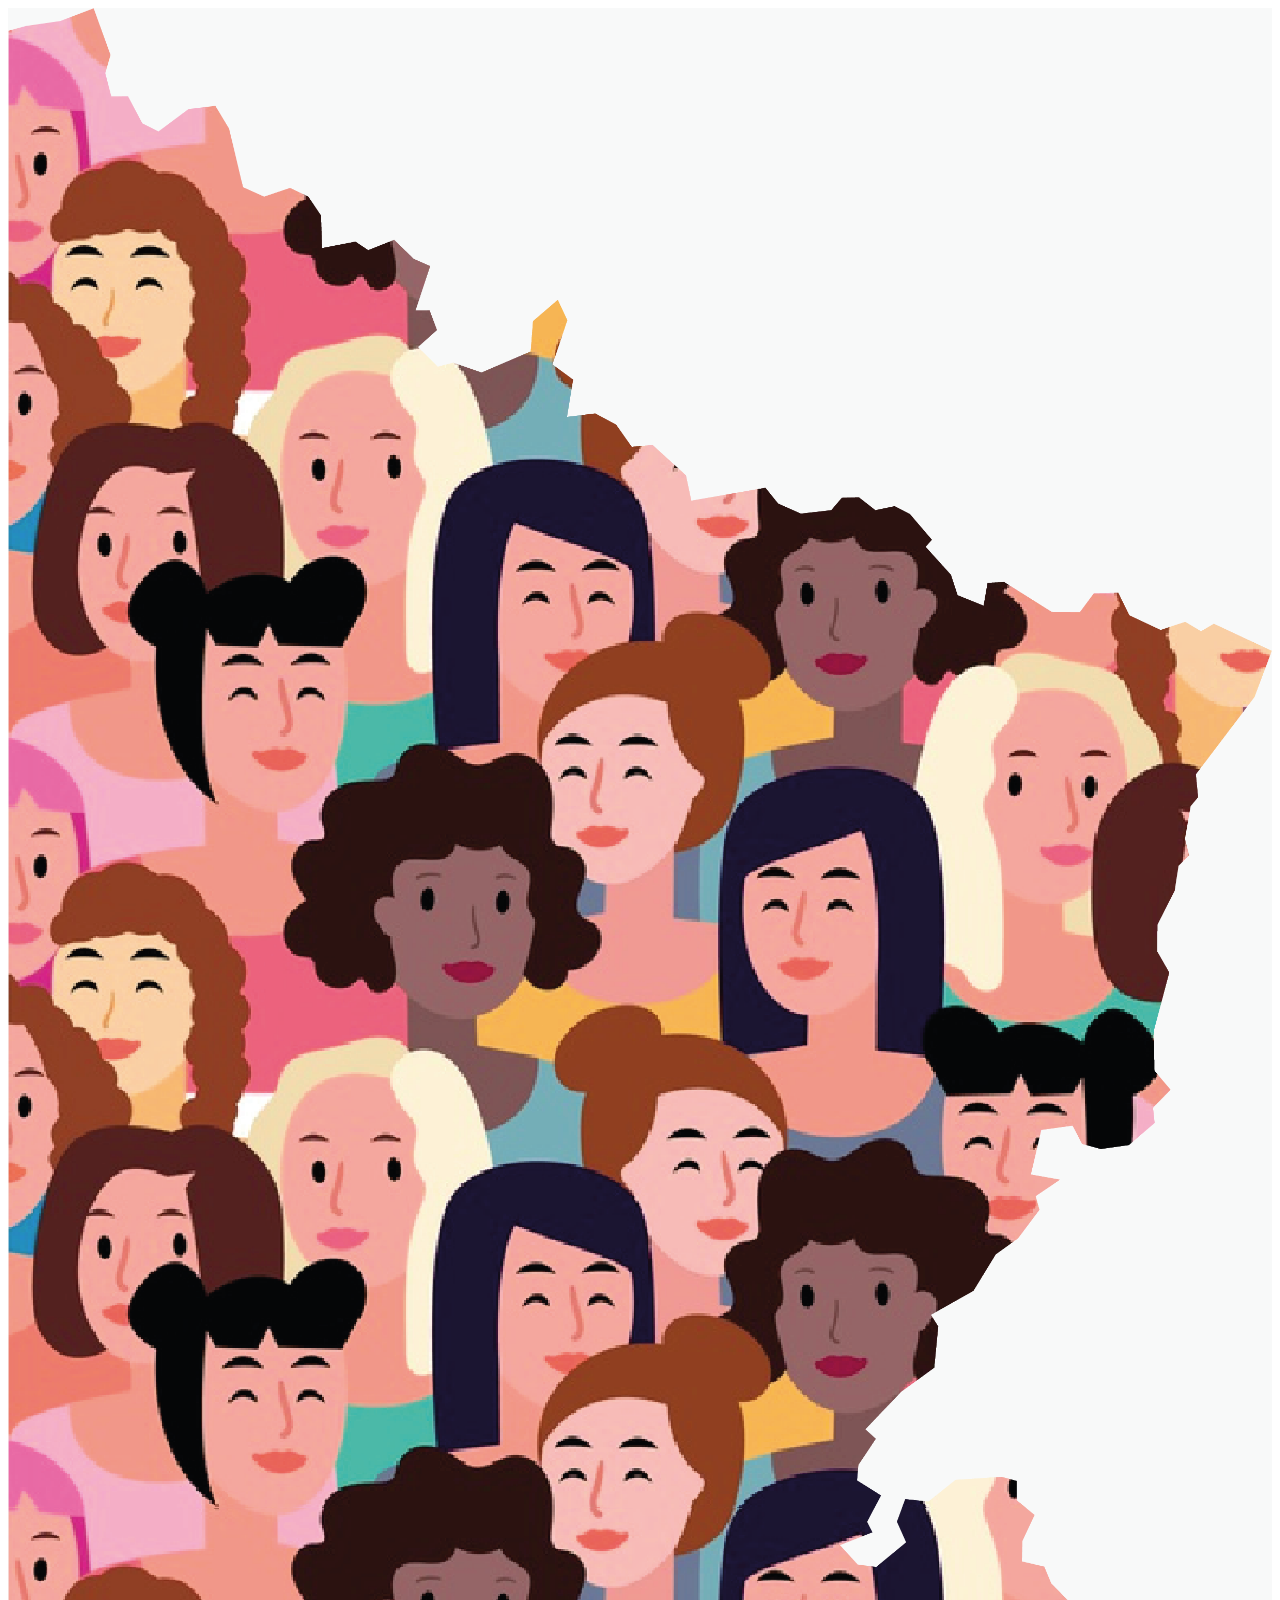
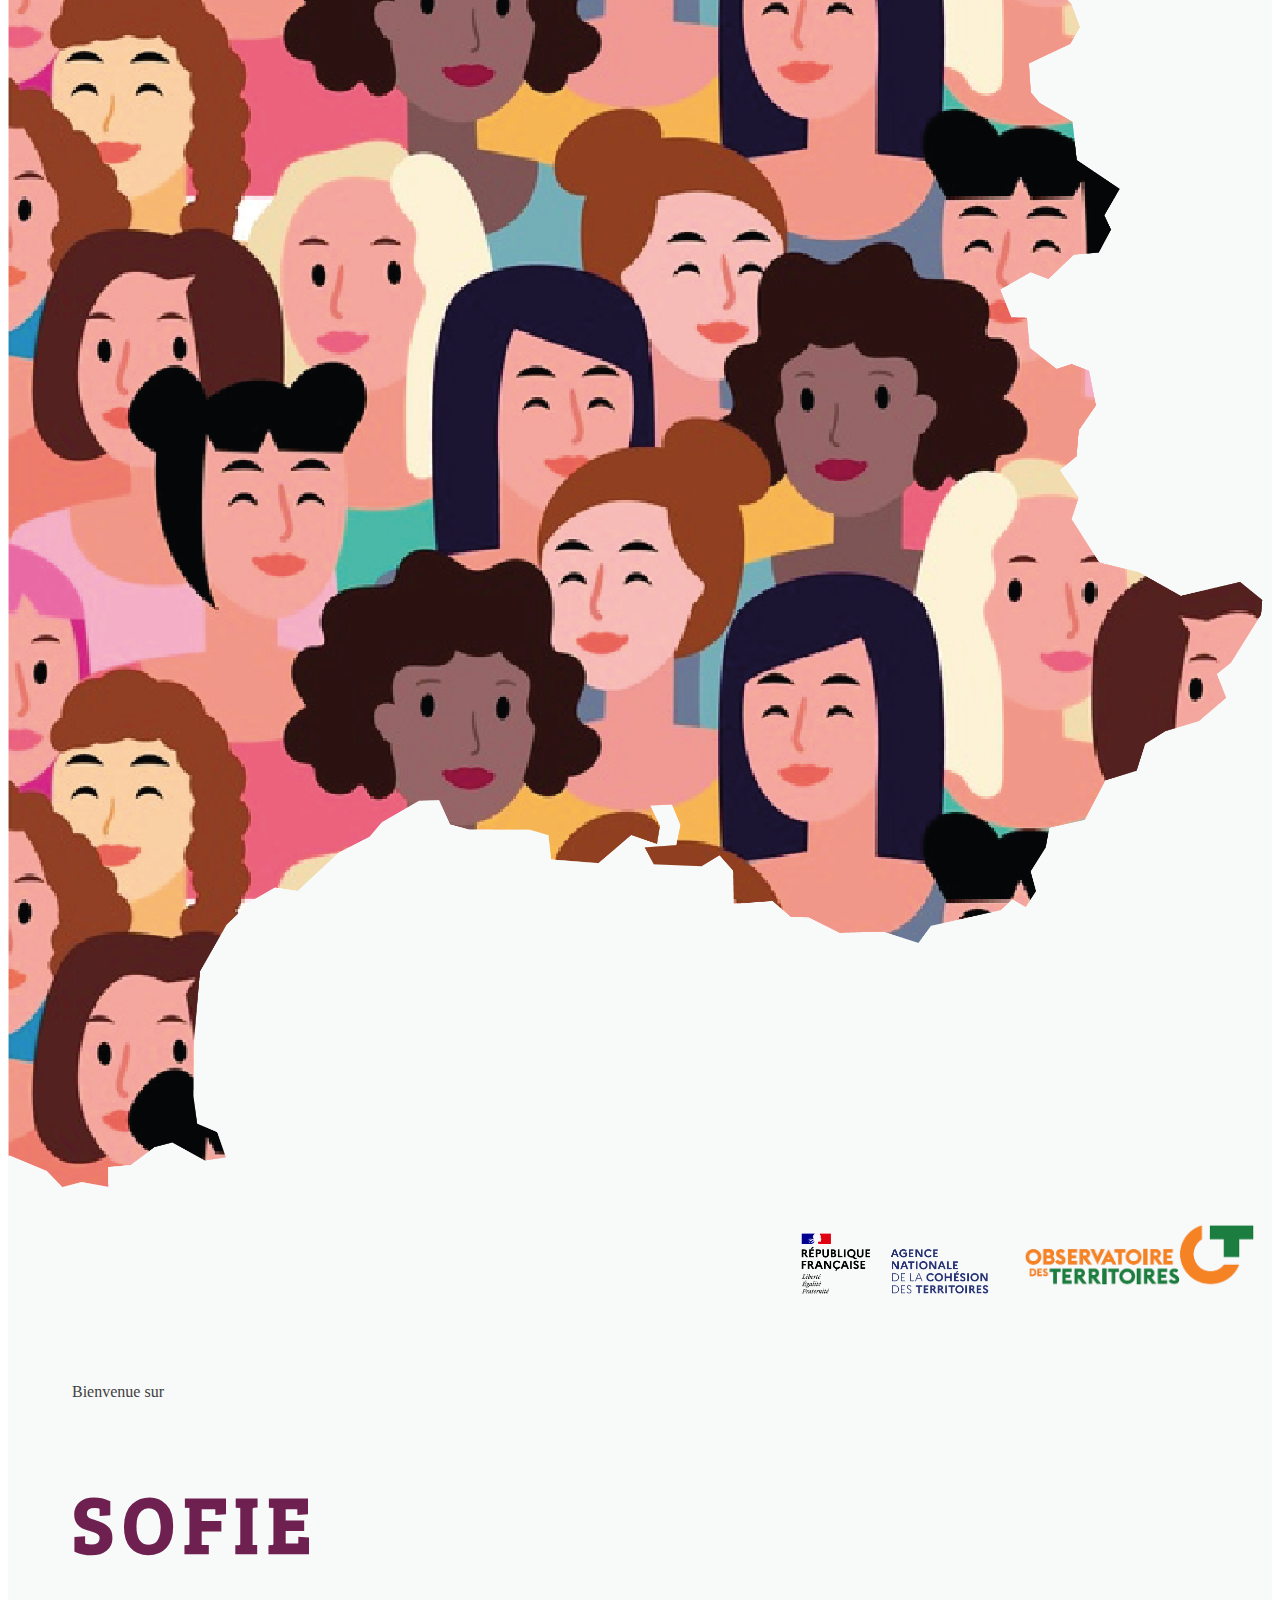
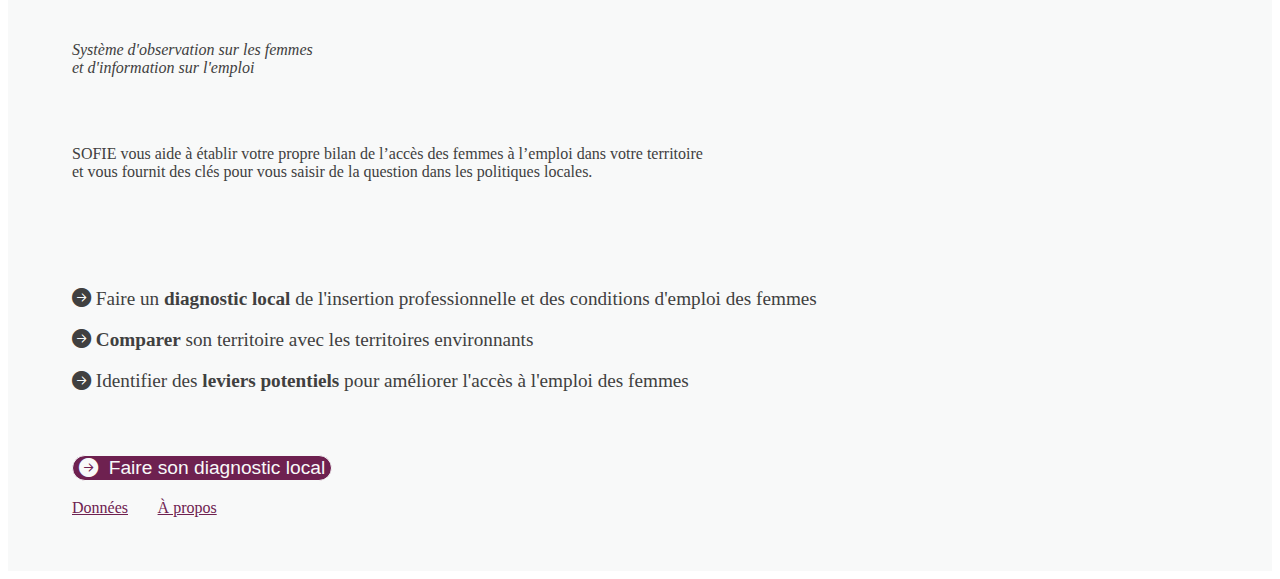
==== index.html @ e08cdfea "SOFIE 2.0" ====
<!DOCTYPE html>
<meta charset="utf-8">

<html>
<head>
	<title>SOFIE 2.0</title>
	<link rel="stylesheet" href="app.css">
	<link href='https://fonts.googleapis.com/css?family=Bree Serif' rel='stylesheet'>
	<link rel="icon" href="img/favicon.ico" />
	
	<link href="https://cdn.jsdelivr.net/npm/bootstrap@5.0.0-beta2/dist/css/bootstrap.min.css" rel="stylesheet" integrity="sha384-BmbxuPwQa2lc/FVzBcNJ7UAyJxM6wuqIj61tLrc4wSX0szH/Ev+nYRRuWlolflfl" crossorigin="anonymous">
	<link rel="stylesheet" href="https://cdn.jsdelivr.net/npm/bootstrap-icons@1.4.0/font/bootstrap-icons.css">
	<script src="https://code.jquery.com/jquery-3.5.1.min.js"></script>
	<script src="https://cdn.jsdelivr.net/npm/bootstrap@5.0.0-beta1/dist/js/bootstrap.bundle.min.js" integrity="sha384-ygbV9kiqUc6oa4msXn9868pTtWMgiQaeYH7/t7LECLbyPA2x65Kgf80OJFdroafW" crossorigin="anonymous"></script>

</head>

<body>

<div id = "maincont">
	<div class = "row">
		<div class = "col-sm-3">
			<img id = "intro-frise" src = "img/intro-img.png"/>
		</div>
		<div class = "col-sm-9">
			<div class = "row" id = "logosrow">
				<div class = "col-sm-12" id = "logos">
					<img src = "img/logo_OT.png" style = "height : 80%;"/>
					<img src = "img/ANCT_Logo.png" style = "height : 100%;"/>
				</div>
			</div>
			<div class = "row" id = "intro-texte">
				<br/>
				<p>Bienvenue sur</p>
				<p id = "introtitle">SOFIE</p>
				<p id = "sub">Système d'observation sur les femmes<br/>et d'information sur l'emploi</p>
				<br/><br/>
				<p>SOFIE vous aide à établir votre propre bilan de l’accès des femmes à l’emploi dans votre territoire<br/>et vous fournit des clés pour vous saisir de la question dans les politiques locales.</p>
				<br/><br/><br/><br/>
				<p class = "intro-obj"><i class="bi bi-arrow-right-circle-fill"></i> Faire un <strong>diagnostic local</strong> de l'insertion professionnelle et des conditions d'emploi des femmes</p>
				<p class = "intro-obj"><i class="bi bi-arrow-right-circle-fill"></i><strong> Comparer</strong> son territoire avec les territoires environnants</p>
				<p class = "intro-obj"><i class="bi bi-arrow-right-circle-fill"></i> Identifier des <strong>leviers potentiels</strong> pour améliorer l'accès à l'emploi des femmes</p>
				<div id = "intro-btn">
					<button type="button" class="btn" onclick = "toVisu()"><i class="bi bi-arrow-right-circle-fill"></i>&nbsp;&nbsp;Faire son diagnostic local</button>
					<br/><br/>
					<a target = "_blank"  href = "dico.html">Données</a>
					<a target = "_blank"  href = "apropos.html">À propos</a>
				<div>
				<br/><br/><br/>
			</div>
		</div>
	</div>
<div>

<script>
toVisu = function(){
	window.location.href = 'visu.html';
}
toDico = function(){
	window.location.href = 'dico.html';
}
toApropos = function(){
	window.location.href = 'apropos.html';
}
</script>

</body>
---- app.css ----
/* GENERAL */
@import url('https://fonts.googleapis.com/css?family=Ubuntu');
@import url('https://use.fontawesome.com/releases/v5.7.2/css/all.css')

body{
	font-family : 'Ubuntu', sans-serif;
}

.container{
	height : 100vh;
}

/* INTRO */
#intro-frise{
	height : auto;
	width : 100% ;
}

#logosrow{
	background-color : #f8f9f9 ;
	padding : 1em ;
}

#maincont{
	background-color : #f8f9f9 ;
}

#logos{
	height : 9vh ;
	background-color : #f8f9f9 ;
}

#logos img{
	margin-left : 2vw ;
	margin-top : 1em ;
	float : right ;
}

#intro-texte{
	margin-top : 5vh ;
	margin-left : 5vw ;
	text-align : left ;
	color : #404040 ;
}

.intro-obj{
	font-size : 1.2em ;
}

#intro-btn{
	margin-top : 7vh ;
}

#introtitle{
	font-family:'Bree Serif' ;
	font-weight : bold ; 
	font-size : 5em !important ;
	line-height : 1em ;
	letter-spacing : 0.1em ;
	color : #6e2150 ;
}

#sub{
	font-style : italic ;
}

#maincont button:hover{
	background-color : #e8d5e1 !important;
	color : #6e2150 !important;
}

#maincont button{
	border-radius : 50px ;
	font-size : 1.2em ;
	margin-right : 10vw ;
	background-color : #6e2150 !important;
	color : #f8f9f9  !important;
}

#maincont a {
	color : #6e2150 ;
	display : inline ;
	margin-right : 2vw ;
}

/* GENERAL VISU */
#c1, #c2, #c3, #c4{
	background-color : #f8f9f9 ;
}

#c2, #c3, #c4{
	display : none ;
}

#nomEPCI, #nomEPCI2, #nomEPCI3{
	margin-top : 10vh ;
	height : 5vh ; 
	width : 100% ; 
	text-align : right ;
	font-size : 1.5em ; 
	font-weight : bold ;
	padding-right : 20px ;
	color : #808080 ;
}

#dalej{
	float : right ;
	text-align : right ;
}

.btn{
	clear : both !important;
	width : auto !important;
	border : 1px solid #f8f9f9 !important; 
	color : white !important; 
	background-color : #6e2150 !important;
	border-radius : 2 !important;
}

.btn:hover{
	background-color : #00CC99 !important;
}

.link{
	text-decoration : underline black ; 
	color : black ; 
}

.link:hover{
	text-decoration : none ;
	color : black ;
}

/* *********************** */
/* BANDEAU DE TITRE */
.navbar{
	background-color : #6e2150 ;
}

#maintitle{
	font-family:'Bree Serif' ;
	font-weight : bold ; 
	font-size : 2em ;
	line-height : 0em ;
	letter-spacing: 0.2em;
	text-decoration: none;
	color : white ;
}

.nav-link{
	color : white ;
}

.nav-link:hover{
	color : #00CC99 ;
}

ul.navbar-nav > li .active { 
    color: #00CC99 ; 
}


.btn.btn-outline-success{
	border : 1px solid white ;
	color : white ;
}

.btn.btn-outline-success:hover{
	background-color : #00CC99 ;
}

/* *********************** */
/* RECHERCHE */
#visu-intro{
	font-size : 1.2em ;
}

#form{
	height : 100% ;
}

#form form{
	width:50%; 
    margin:  auto;
}

.autocomplete {
  /*the container must be positioned relative:*/
  position: relative;
  display: inline-block;
}
input {
  border: 1px solid transparent;
  background-color: #f1f1f1;
  padding: 10px;
  font-size: 16px;
}
input[type=text] {
  background-color: #f1f1f1;
  width: 100%;
  border-radius : 0 ;
  height : auto ;
}
input[type=submit] {
  background-color: DodgerBlue;
  color: #fff;
}
.autocomplete-items {
  position: absolute;
  border: 1px solid #d4d4d4;
  border-bottom: none;
  border-top: none;
  z-index: 99;
  /*position the autocomplete items to be the same width as the container:*/
  top: 100%;
  left: 0;
  right: 0;
}
.autocomplete-items div {
  padding: 10px;
  cursor: pointer;
  background-color: #fff;
  border-bottom: 1px solid #d4d4d4;
}
.autocomplete-items div:hover {
  /*when hovering an item:*/
  background-color: #e9e9e9;
}
.autocomplete-active {
  /*when navigating through the items using the arrow keys:*/
  background-color: DodgerBlue !important;
  color: #ffffff;
}
#go{
	background-color : #6e2150;
}

#go:hover{
	background-color : #00CC99 ;
}
/* *********************** */
/* CARTE */
#mapcontainer {
	height : 70vh ;
	margin-top : 2vh ;
	margin-bottom : 2vh ;
}

.info{
    padding: 6px 8px;
    font: 14px/16px 'Ubuntu', sans-serif;
    background: white;
    background: rgba(255,255,255,0.8);
    box-shadow: 0 0 15px rgba(0,0,0,0.2);
    border-radius: 5px;
}
.info h4{
    margin: 0 0 5px;
    color: #777;
}

.labels{
  border: none;
}

.leaflet-tooltip.labels{
	padding:1px;
	border: transparent;
	box-shadow: none;
}

.leaflet-tooltip-left.labels::before{
	border: none;
}
.leaflet-tooltip-right.labels::before{
  border: none;
}

/* *********************** */
/* GRAPHIQUES */
.form-check.form-switch{
	float : right ;
}

.form-check-input:checked{
	background-color: grey !important;
    border-color: grey !important;
}

svg text{
	font-size : 1.3em ;
}

div.tooltip{
  position: absolute;
  text-align: left;
  width: 150px;
  padding: 2px;
  font-size : 0.9em ;
  background: dimgrey;
  color : white ;
  border: 0px;
  border-radius: 2px;
  pointer-events: none;
}

.tick line{
  visibility:hidden;
}

.legende{
	width : 100% ;
	cursor : pointer ;
}

#close{
	width : 4% ;
	margin-left  : 8% ;
	margin-bottom  : 4% ;
	margin-top : 1% ;
	height : auto ;
	float : right ;
	cursor : pointer ;
}

#popup{
	position: fixed;
	top: 50%;
	left: 50%;
	transform: translate(-50%, -50%);
	width: 30%;
	z-index : 100 ;
	background-color : white ;
	border : 10px solid rgba(0, 0, 0, .7);
	padding-top : 1% ;
	padding : 1% ;
	border-radius : 5px ;
	text-align : justify ;
	display : none ; 
}


/* *********************** */
/* COMMENTAIRES */
#com1, #com2{
	padding-top : 3vh ;
	padding-left : 3vw ;
	padding-right : 3vw ;
}

#bloccom1, #bloccom2{
	height : 70vh ;
	overflow : scroll ;
	overflow-x: hidden;
}

.indcmax{
	color : #92576F ; 
	font-weight : bold ;
}

h4{
	font-size : 1.2em !important ;
}

/* DICTIONNAIRE */
#bloctitre2, #apropos-bloc{
	margin-top : 10vh ;
	margin-left : 3vw ;
}
#titre2{
	font-family:'Bree Serif' ;
	font-weight : bold ; 
	font-size : 2em ;
	color : #6e2150;
}

#navindic{
	margin-left : 3vw ;
}

element.style {
}
.accordion-flush .accordion-item:first-of-type .accordion-button {
    border-top-width: 0;
    border-top-left-radius: 0;
    border-top-right-radius: 0;
}
.accordion-item:first-of-type .accordion-button {
    border-top-left-radius: .25rem;
    border-top-right-radius: .25rem;
}
button:focus:not(:focus-visible) {
    outline: 0;
}
.accordion-flush .accordion-button {
    border-right: 0;
    border-left: 0;
    border-radius: 0;   
	border-bottom: 1px solid #F1D0E4;
	background-color: #F1D0E4 !important;
    color: #6E2150 !important;
    outline: none !important;
}
.accordion-button:focus {
    z-index: 3;
    border : 0 !important ;
    outline: 0;
    box-shadow: none!important;
}
.accordion-button:hover {
    z-index: 2;
}
.accordion-button:not(.collapsed) {
    color: #0c63e4;
    background-color: #e7f1ff;
}

[type=button]:not(:disabled), [type=reset]:not(:disabled), [type=submit]:not(:disabled), button:not(:disabled) {
    cursor: pointer;
}

.accordion-body:hover{
	background-color : #eaeae6 ;
	cursor : pointer ;
}

.accordion-body:target{
	font-weight : bold ;
	cursor : pointer ;
}

.accordion-button::after{
	background-image : none!important;
}

#dico-illus img{
	width : 100% ;
}

.dico-libindic, .apropos-subtitle{
	font-size : 1.1em ;
	font-weight : bold 
}

.dico-sourcindic{
	font-size : 0.9em ; 
	font-style : italic ;
	color : #808080 ;
	line-height : 0 ;
}
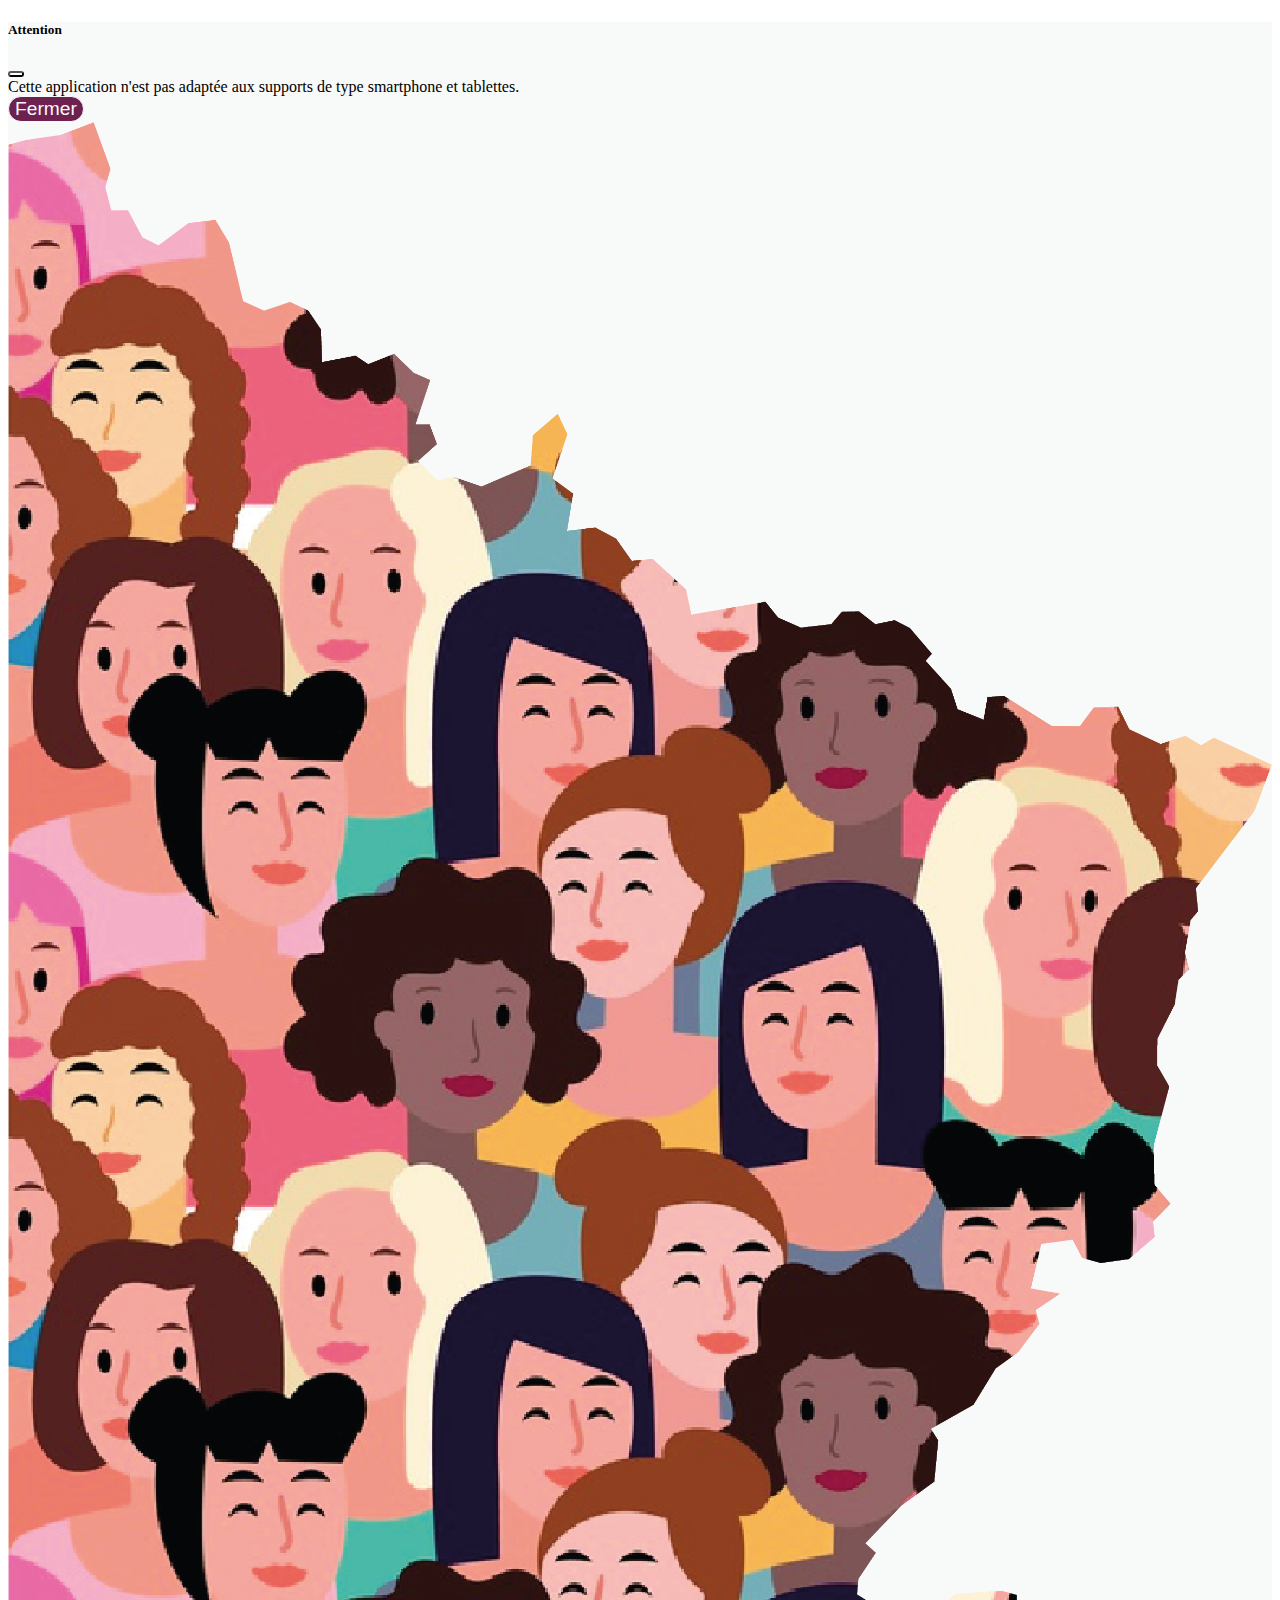
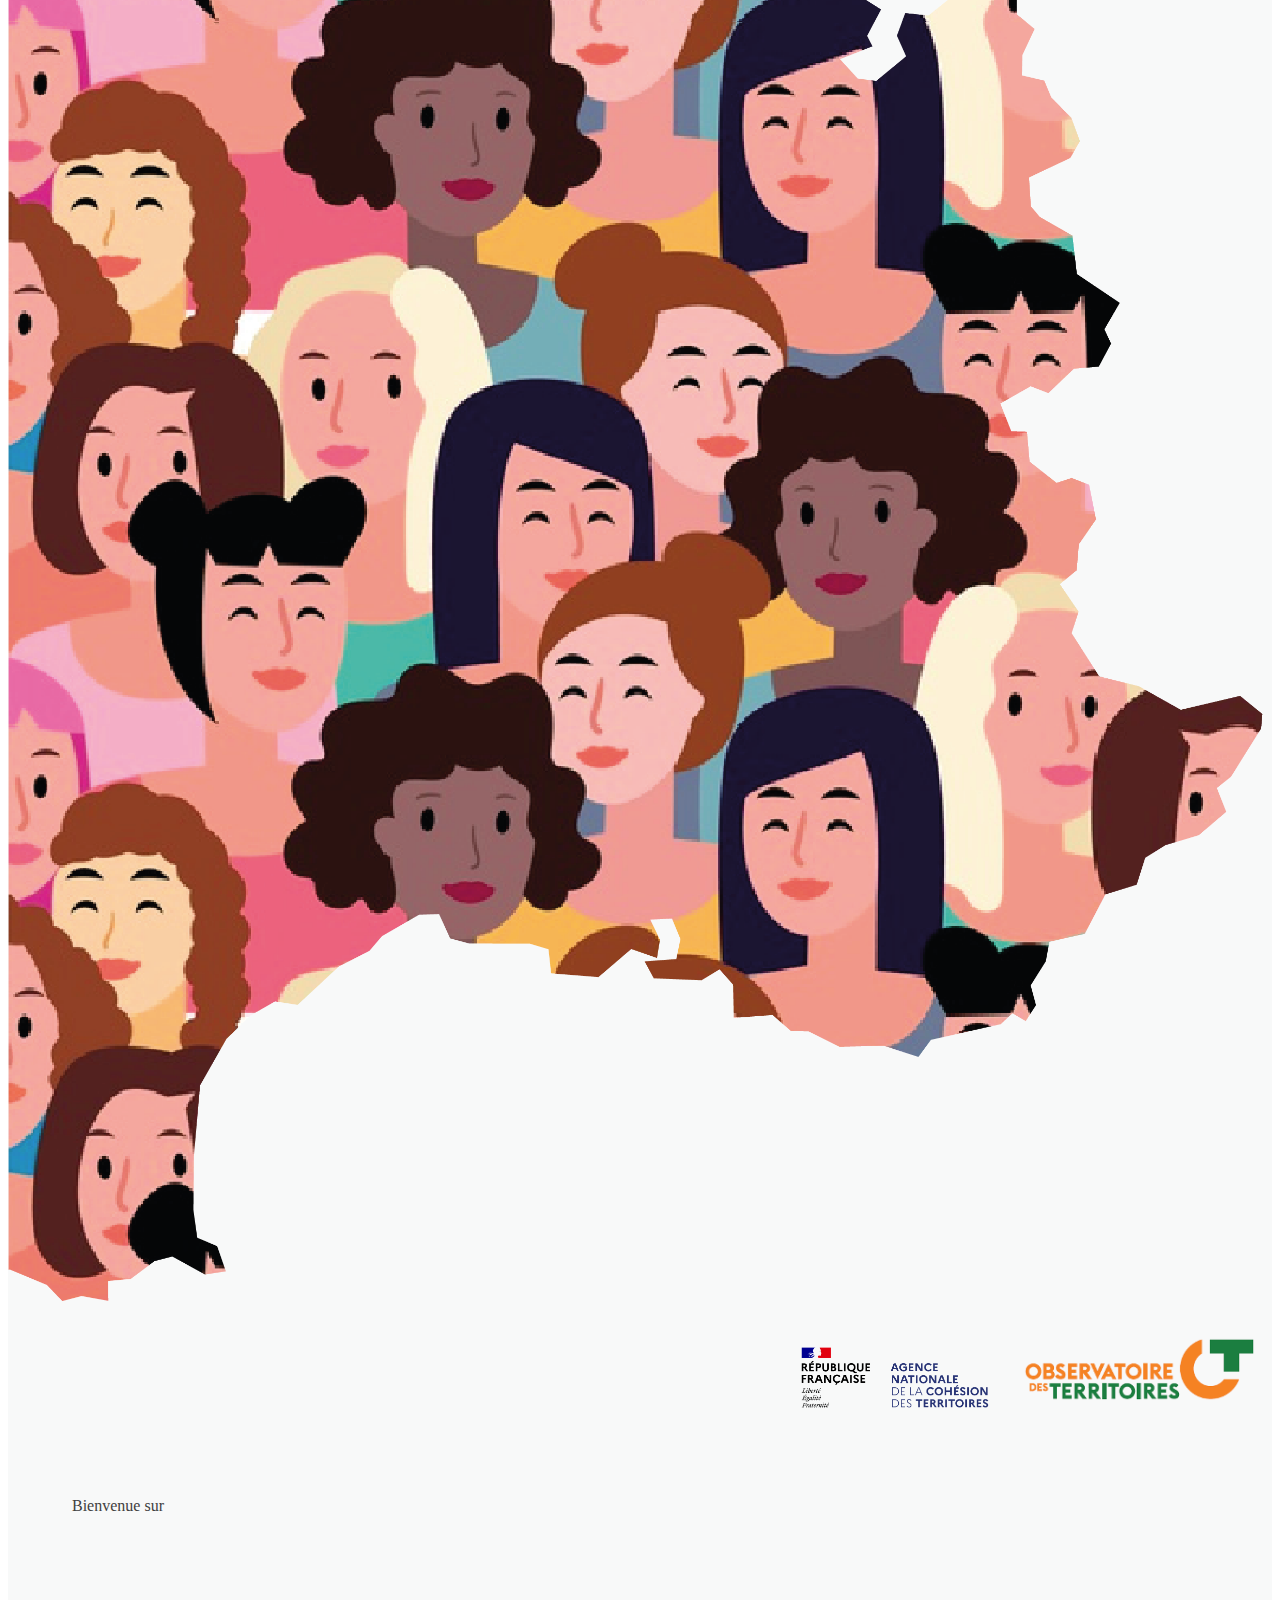
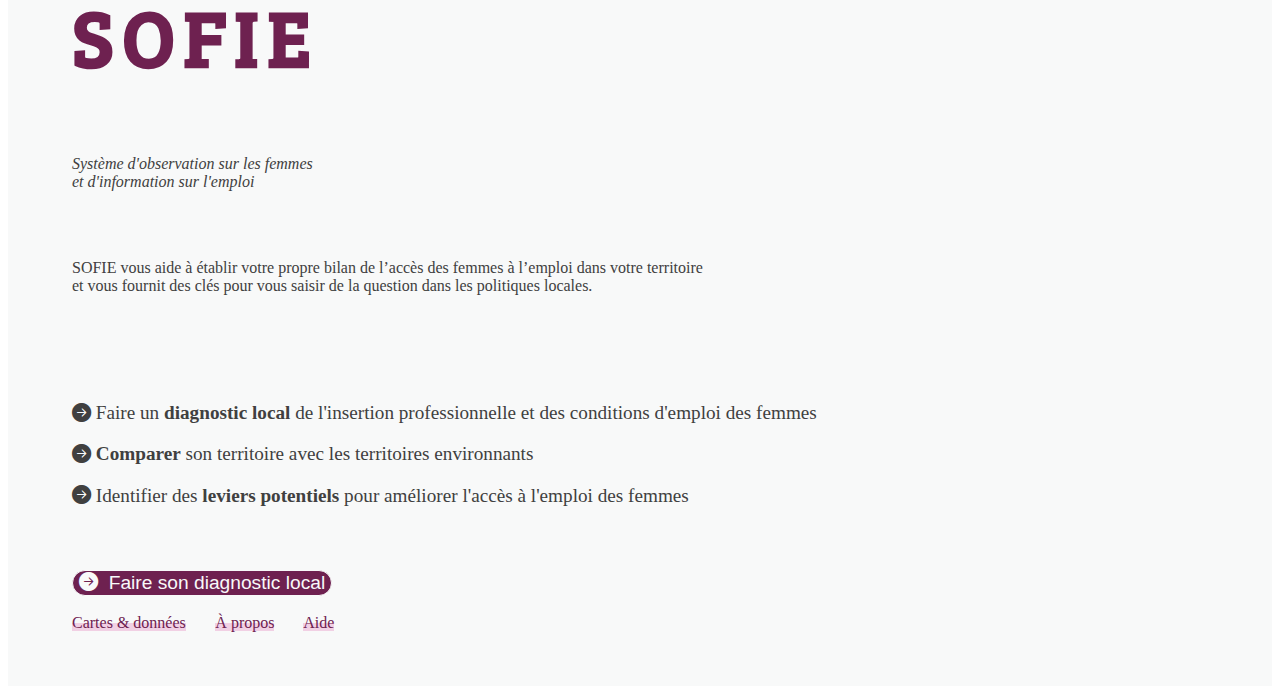
==== commit b490edef: "Mise en ligne version 2.0" ====
--- a/index.html
+++ b/index.html
@@ -18,6 +18,23 @@
 <body>
 
 <div id = "maincont">
+	<!-- Pop-up -->
+	<div class="modal fade" id="intro-modal" tabindex="-1" aria-labelledby="exampleModalLabel" aria-hidden="true">
+	  <div class="modal-dialog">
+		<div class="modal-content">
+		  <div class="modal-header">
+			<h5 class="modal-title" id="exampleModalLabel">Attention</h5>
+			<button type="button" class="btn-close" id = "intro-close" data-bs-dismiss="modal" aria-label="Close"></button>
+		  </div>
+		  <div class="modal-body">
+			Cette application n'est pas adaptée aux supports de type smartphone et tablettes.
+		  </div>
+		  <div class="modal-footer">
+			<button type="button" class="btn btn-secondary" data-bs-dismiss="modal">Fermer</button>
+		  </div>
+		</div>
+	  </div>
+	</div>
 	<div class = "row">
 		<div class = "col-sm-3">
 			<img id = "intro-frise" src = "img/intro-img.png"/>
@@ -43,8 +60,9 @@
 				<div id = "intro-btn">
 					<button type="button" class="btn" onclick = "toVisu()"><i class="bi bi-arrow-right-circle-fill"></i>&nbsp;&nbsp;Faire son diagnostic local</button>
 					<br/><br/>
-					<a target = "_blank"  href = "dico.html">Données</a>
-					<a target = "_blank"  href = "apropos.html">À propos</a>
+					<a target = "_blank" class = "link" href = "dico.html"><span class = "link-box">Cartes & données</span></a>
+					<a target = "_blank" class = "link" href = "apropos.html"><span class = "link-box">À propos</span></a>
+					<a target = "_blank" class = "link" href = "help.html"><span class = "link-box">Aide</span></a>
 				<div>
 				<br/><br/><br/>
 			</div>
@@ -53,6 +71,14 @@
 <div>
 
 <script>
+$(document).ready(function() {
+	if (!sessionStorage.getItem('shown-modal')){
+		$("#intro-modal").modal('show')
+		localStorage.setItem("hasCodeRunBefore", true);	
+		sessionStorage.setItem('shown-modal', 'true');
+	}
+});
+
 toVisu = function(){
 	window.location.href = 'visu.html';
 }
--- a/app.css
+++ b/app.css
@@ -11,6 +11,12 @@
 }
 
 /* INTRO */
+.btn-close#intro-close{
+	background-color : white !important;
+	color : yellow ;
+	opacity : 1 ;
+}
+
 #intro-frise{
 	height : auto;
 	width : 100% ;
@@ -72,7 +78,6 @@
 #maincont button{
 	border-radius : 50px ;
 	font-size : 1.2em ;
-	margin-right : 10vw ;
 	background-color : #6e2150 !important;
 	color : #f8f9f9  !important;
 }
@@ -103,14 +108,7 @@
 	color : #808080 ;
 }
 
-#dalej{
-	float : right ;
-	text-align : right ;
-}
-
 .btn{
-	clear : both !important;
-	width : auto !important;
 	border : 1px solid #f8f9f9 !important; 
 	color : white !important; 
 	background-color : #6e2150 !important;
@@ -118,12 +116,21 @@
 }
 
 .btn:hover{
-	background-color : #00CC99 !important;
+	background-color : #e8d5e1 !important;
+	color : #6e2150 !important;
 }
 
 .link{
-	text-decoration : underline black ; 
+	text-decoration : none ; 
 	color : black ; 
+}
+
+.link-box{
+    box-shadow: inset 0 -0.5em 0 0 #F1D0E4;
+}
+
+.link-box:hover{
+    background-color : #F1D0E4;
 }
 
 .link:hover{
@@ -231,12 +238,21 @@
   background-color: DodgerBlue !important;
   color: #ffffff;
 }
+
+.autoc-highlight{
+	background-color :  #e8d5e1 ; 
+	color : #6e2150;
+	pointer-events: none;
+}
+
 #go{
 	background-color : #6e2150;
+	 border-radius : 5px ;
 }
 
 #go:hover{
-	background-color : #00CC99 ;
+	background-color : #e8d5e1 !important;
+	color : #6e2150 !important;
 }
 /* *********************** */
 /* CARTE */
@@ -313,32 +329,13 @@
 	cursor : pointer ;
 }
 
-#close{
-	width : 4% ;
-	margin-left  : 8% ;
-	margin-bottom  : 4% ;
-	margin-top : 1% ;
-	height : auto ;
-	float : right ;
-	cursor : pointer ;
-}
-
-#popup{
-	position: fixed;
-	top: 50%;
-	left: 50%;
-	transform: translate(-50%, -50%);
-	width: 30%;
-	z-index : 100 ;
-	background-color : white ;
-	border : 10px solid rgba(0, 0, 0, .7);
-	padding-top : 1% ;
-	padding : 1% ;
-	border-radius : 5px ;
-	text-align : justify ;
-	display : none ; 
-}
-
+.btn#help-btn-1, .btn#help-btn-2{
+	background-color : #f8f9f9 !important;
+}
+
+.btn.help-btn-1:hover, .btn.help-btn-2:hover{
+	background-color : #f8f9f9 !important;
+}
 
 /* *********************** */
 /* COMMENTAIRES */
@@ -363,8 +360,9 @@
 	font-size : 1.2em !important ;
 }
 
-/* DICTIONNAIRE */
-#bloctitre2, #apropos-bloc{
+/* *********************** */
+/* DICTIONNAIRE, A PROPOS, AIDE */
+#bloctitre2, #apropos-bloc, #help-bloc{
 	margin-top : 10vh ;
 	margin-left : 3vw ;
 }
@@ -397,14 +395,16 @@
     border-right: 0;
     border-left: 0;
     border-radius: 0;   
-	border-bottom: 1px solid #F1D0E4;
-	background-color: #F1D0E4 !important;
-    color: #6E2150 !important;
+	border-top: 1px solid white;
+	border-bottom: 1px solid white;
+	background-color: #8e4d77 !important;
+    color:  white !important;
     outline: none !important;
 }
 .accordion-button:focus {
     z-index: 3;
-    border : 0 !important ;
+    border-top: 1px solid white !important;
+	border-bottom: 1px solid white !important;
     outline: 0;
     box-shadow: none!important;
 }
@@ -421,13 +421,12 @@
 }
 
 .accordion-body:hover{
-	background-color : #eaeae6 ;
+	background-color :  #FAEFF6 ;
 	cursor : pointer ;
 }
 
-.accordion-body:target{
-	font-weight : bold ;
-	cursor : pointer ;
+.accordion-body.active{
+	background-color : #FAEFF6 ;
 }
 
 .accordion-button::after{
@@ -449,3 +448,4 @@
 	color : #808080 ;
 	line-height : 0 ;
 }
+
